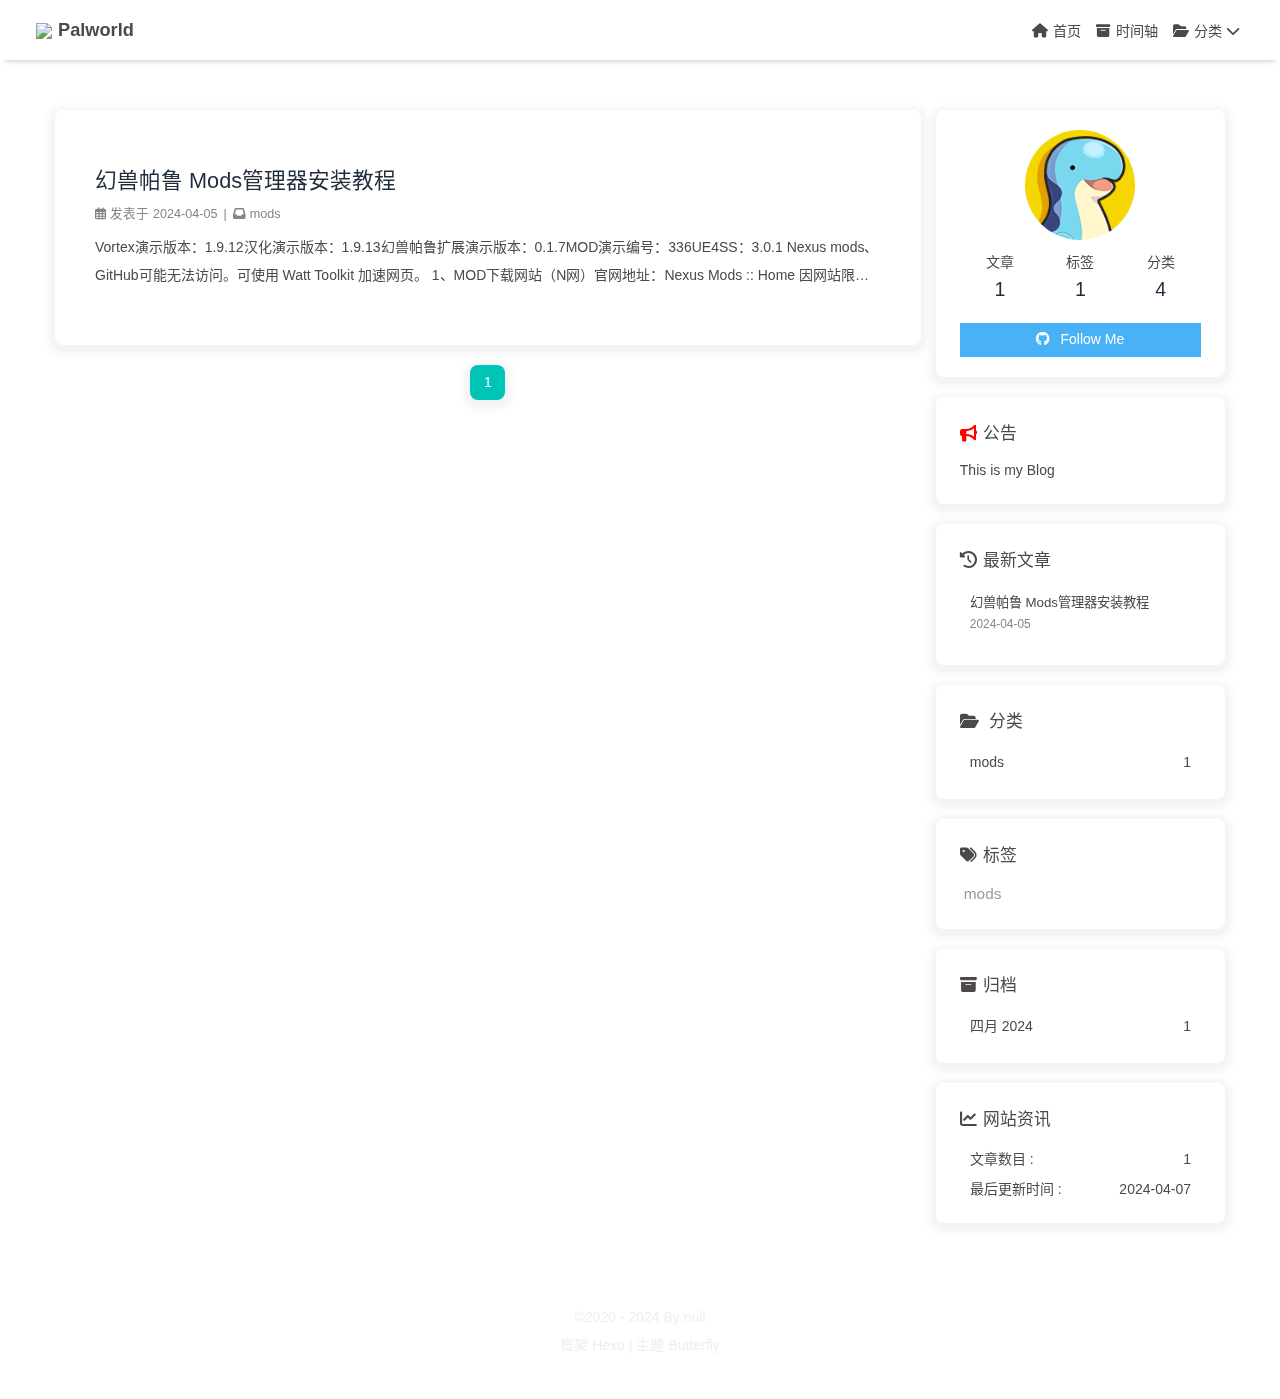
==== index.html @ 840f6ca9 "Site updated: 2024-04-07 13:30:00" ====
<!DOCTYPE html><html lang="zh-CN" data-theme="light"><head><meta charset="UTF-8"><meta http-equiv="X-UA-Compatible" content="IE=edge"><meta name="viewport" content="width=device-width, initial-scale=1.0,viewport-fit=cover"><title>Palworld - 幻兽帕鲁</title><meta name="author"><meta name="copyright"><meta name="format-detection" content="telephone=no"><meta name="theme-color" content="#ffffff"><meta property="og:type" content="website">
<meta property="og:title" content="Palworld">
<meta property="og:url" content="https://palworld.niganma.top/index.html">
<meta property="og:site_name" content="Palworld">
<meta property="og:locale" content="zh_CN">
<meta property="og:image" content="https://palworld.niganma.top/img/favicon.png">
<meta name="twitter:card" content="summary">
<meta name="twitter:image" content="https://palworld.niganma.top/img/favicon.png"><link rel="shortcut icon" href="/img/favicon.ico"><link rel="canonical" href="https://palworld.niganma.top/index.html"><link rel="preconnect" href="//cdn.jsdelivr.net"/><link rel="stylesheet" href="/css/index.css?v=4.13.0"><link rel="stylesheet" href="https://cdn.jsdelivr.net/npm/@fortawesome/fontawesome-free@6.5.1/css/all.min.css"><link rel="stylesheet" href="https://cdn.jsdelivr.net/npm/@fancyapps/ui@5.0.33/dist/fancybox/fancybox.min.css" media="print" onload="this.media='all'"><script>const GLOBAL_CONFIG = {
  root: '/',
  algolia: undefined,
  localSearch: undefined,
  translate: {"defaultEncoding":2,"translateDelay":0,"msgToTraditionalChinese":"繁","msgToSimplifiedChinese":"简"},
  noticeOutdate: undefined,
  highlight: {"plugin":"highlight.js","highlightCopy":true,"highlightLang":true,"highlightHeightLimit":false},
  copy: {
    success: '复制成功',
    error: '复制错误',
    noSupport: '浏览器不支持'
  },
  relativeDate: {
    homepage: false,
    post: false
  },
  runtime: '',
  dateSuffix: {
    just: '刚刚',
    min: '分钟前',
    hour: '小时前',
    day: '天前',
    month: '个月前'
  },
  copyright: undefined,
  lightbox: 'fancybox',
  Snackbar: undefined,
  infinitegrid: {
    js: 'https://cdn.jsdelivr.net/npm/@egjs/infinitegrid@4.11.1/dist/infinitegrid.min.js',
    buttonText: '加载更多'
  },
  isPhotoFigcaption: false,
  islazyload: false,
  isAnchor: false,
  percent: {
    toc: true,
    rightside: false,
  },
  autoDarkmode: false
}</script><script id="config-diff">var GLOBAL_CONFIG_SITE = {
  title: 'Palworld',
  isPost: false,
  isHome: true,
  isHighlightShrink: false,
  isToc: false,
  postUpdate: '2024-04-07 13:29:50'
}</script><script>(win=>{
      win.saveToLocal = {
        set: (key, value, ttl) => {
          if (ttl === 0) return
          const now = Date.now()
          const expiry = now + ttl * 86400000
          const item = {
            value,
            expiry
          }
          localStorage.setItem(key, JSON.stringify(item))
        },
      
        get: key => {
          const itemStr = localStorage.getItem(key)
      
          if (!itemStr) {
            return undefined
          }
          const item = JSON.parse(itemStr)
          const now = Date.now()
      
          if (now > item.expiry) {
            localStorage.removeItem(key)
            return undefined
          }
          return item.value
        }
      }
    
      win.getScript = (url, attr = {}) => new Promise((resolve, reject) => {
        const script = document.createElement('script')
        script.src = url
        script.async = true
        script.onerror = reject
        script.onload = script.onreadystatechange = function() {
          const loadState = this.readyState
          if (loadState && loadState !== 'loaded' && loadState !== 'complete') return
          script.onload = script.onreadystatechange = null
          resolve()
        }

        Object.keys(attr).forEach(key => {
          script.setAttribute(key, attr[key])
        })

        document.head.appendChild(script)
      })
    
      win.getCSS = (url, id = false) => new Promise((resolve, reject) => {
        const link = document.createElement('link')
        link.rel = 'stylesheet'
        link.href = url
        if (id) link.id = id
        link.onerror = reject
        link.onload = link.onreadystatechange = function() {
          const loadState = this.readyState
          if (loadState && loadState !== 'loaded' && loadState !== 'complete') return
          link.onload = link.onreadystatechange = null
          resolve()
        }
        document.head.appendChild(link)
      })
    
      win.activateDarkMode = () => {
        document.documentElement.setAttribute('data-theme', 'dark')
        if (document.querySelector('meta[name="theme-color"]') !== null) {
          document.querySelector('meta[name="theme-color"]').setAttribute('content', '#0d0d0d')
        }
      }
      win.activateLightMode = () => {
        document.documentElement.setAttribute('data-theme', 'light')
        if (document.querySelector('meta[name="theme-color"]') !== null) {
          document.querySelector('meta[name="theme-color"]').setAttribute('content', '#ffffff')
        }
      }
      const t = saveToLocal.get('theme')
    
        if (t === 'dark') activateDarkMode()
        else if (t === 'light') activateLightMode()
      
      const asideStatus = saveToLocal.get('aside-status')
      if (asideStatus !== undefined) {
        if (asideStatus === 'hide') {
          document.documentElement.classList.add('hide-aside')
        } else {
          document.documentElement.classList.remove('hide-aside')
        }
      }
    
      const detectApple = () => {
        if(/iPad|iPhone|iPod|Macintosh/.test(navigator.userAgent)){
          document.documentElement.classList.add('apple')
        }
      }
      detectApple()
    })(window)</script><meta name="generator" content="Hexo 7.1.1"></head><body><div id="loading-box"><div class="loading-left-bg"></div><div class="loading-right-bg"></div><div class="spinner-box"><div class="configure-border-1"><div class="configure-core"></div></div><div class="configure-border-2"><div class="configure-core"></div></div><div class="loading-word">加载中...</div></div></div><script>(()=>{
  const $loadingBox = document.getElementById('loading-box')
  const $body = document.body
  const preloader = {
    endLoading: () => {
      $body.style.overflow = ''
      $loadingBox.classList.add('loaded')
    },
    initLoading: () => {
      $body.style.overflow = 'hidden'
      $loadingBox.classList.remove('loaded')
    }
  }

  preloader.initLoading()
  window.addEventListener('load',() => { preloader.endLoading() })

  if (false) {
    document.addEventListener('pjax:send', () => { preloader.initLoading() })
    document.addEventListener('pjax:complete', () => { preloader.endLoading() })
  }
})()</script><div id="web_bg"></div><div id="sidebar"><div id="menu-mask"></div><div id="sidebar-menus"><div class="avatar-img is-center"><img src="/img/favicon.png" onerror="onerror=null;src='/img/friend_404.gif'" alt="avatar"/></div><div class="sidebar-site-data site-data is-center"><a href="/archives/"><div class="headline">文章</div><div class="length-num">1</div></a><a href="/tags/"><div class="headline">标签</div><div class="length-num">1</div></a><a href="/categories/"><div class="headline">分类</div><div class="length-num">4</div></a></div><hr class="custom-hr"/><div class="menus_items"><div class="menus_item"><a class="site-page" href="/"><i class="fa-fw fas fa-home"></i><span> 首页</span></a></div><div class="menus_item"><a class="site-page" href="/archives/"><i class="fa-fw fas fa-archive"></i><span> 时间轴</span></a></div><div class="menus_item"><a class="site-page group" href="javascript:void(0);"><i class="fa-fw fas fa-folder-open"></i><span> 分类</span><i class="fas fa-chevron-down"></i></a><ul class="menus_item_child"><li><a class="site-page child" href="/categories/mods/"><span> mods</span></a></li></ul></div></div></div></div><div class="page" id="body-wrap"><header class="not-top-img fixed" id="page-header"><nav id="nav"><span id="blog-info"><a href="/" title="Palworld"><img class="site-icon" src="/img/favicon.ico"/><span class="site-name">Palworld</span></a></span><div id="menus"><div class="menus_items"><div class="menus_item"><a class="site-page" href="/"><i class="fa-fw fas fa-home"></i><span> 首页</span></a></div><div class="menus_item"><a class="site-page" href="/archives/"><i class="fa-fw fas fa-archive"></i><span> 时间轴</span></a></div><div class="menus_item"><a class="site-page group" href="javascript:void(0);"><i class="fa-fw fas fa-folder-open"></i><span> 分类</span><i class="fas fa-chevron-down"></i></a><ul class="menus_item_child"><li><a class="site-page child" href="/categories/mods/"><span> mods</span></a></li></ul></div></div><div id="toggle-menu"><a class="site-page" href="javascript:void(0);"><i class="fas fa-bars fa-fw"></i></a></div></div></nav></header><main class="layout" id="content-inner"><div class="recent-posts" id="recent-posts"><div class="recent-post-item"><div class="recent-post-info no-cover"><a class="article-title" href="/2024/04/d8985c776521/" title="幻兽帕鲁 Mods管理器安装教程">幻兽帕鲁 Mods管理器安装教程</a><div class="article-meta-wrap"><span class="post-meta-date"><i class="far fa-calendar-alt"></i><span class="article-meta-label">发表于</span><time datetime="2024-04-05T03:26:48.000Z" title="发表于 2024-04-05 11:26:48">2024-04-05</time></span><span class="article-meta"><span class="article-meta-separator">|</span><i class="fas fa-inbox"></i><a class="article-meta__categories" href="/categories/mods/">mods</a></span></div><div class="content">Vortex演示版本：1.9.12汉化演示版本：1.9.13幻兽帕鲁扩展演示版本：0.1.7MOD演示编号：336UE4SS：3.0.1

Nexus mods、GitHub可能无法访问。可使用 Watt Toolkit 加速网页。

1、MOD下载网站（N网）官网地址：Nexus Mods :: Home

因网站限制，必须登录才能下载文件。

2、Vortex MOD管理器安装教程
方便后续安装更多MOD和管理MOD。

1.下载Vortex下载地址：Vortex Mod Manager
登录地址：Nexus Mods - Users
注册地址：Nexus Mods - Users
如不常下载或不想使用自己的邮箱，可使用 Temp Mail - 临时邮件 或其他匿名邮箱。

点击 Download the latest version now 。

点击右下角 MANUAL 。

点击 DOWNLOAD ，前置可以不必理会，缺失会自动下载补齐。

点击 SLOW DOWNLOAD ，等待五秒后会自动下载。下载完成后安装Vortex，安装过程不再赘述。
2.汉化Vortex下载地址： ...</div></div></div><nav id="pagination"><div class="pagination"><span class="page-number current">1</span></div></nav></div><div class="aside-content" id="aside-content"><div class="card-widget card-info"><div class="is-center"><div class="avatar-img"><img src="/img/favicon.png" onerror="this.onerror=null;this.src='/img/friend_404.gif'" alt="avatar"/></div><div class="author-info__name"></div><div class="author-info__description"></div></div><div class="card-info-data site-data is-center"><a href="/archives/"><div class="headline">文章</div><div class="length-num">1</div></a><a href="/tags/"><div class="headline">标签</div><div class="length-num">1</div></a><a href="/categories/"><div class="headline">分类</div><div class="length-num">4</div></a></div><a id="card-info-btn" target="_blank" rel="noopener" href="https://github.com/xxxxxx"><i class="fab fa-github"></i><span>Follow Me</span></a></div><div class="card-widget card-announcement"><div class="item-headline"><i class="fas fa-bullhorn fa-shake"></i><span>公告</span></div><div class="announcement_content">This is my Blog</div></div><div class="sticky_layout"><div class="card-widget card-recent-post"><div class="item-headline"><i class="fas fa-history"></i><span>最新文章</span></div><div class="aside-list"><div class="aside-list-item no-cover"><div class="content"><a class="title" href="/2024/04/d8985c776521/" title="幻兽帕鲁 Mods管理器安装教程">幻兽帕鲁 Mods管理器安装教程</a><time datetime="2024-04-05T03:26:48.000Z" title="发表于 2024-04-05 11:26:48">2024-04-05</time></div></div></div></div><div class="card-widget card-categories"><div class="item-headline">
            <i class="fas fa-folder-open"></i>
            <span>分类</span>
            
            </div>
            <ul class="card-category-list" id="aside-cat-list">
            <li class="card-category-list-item "><a class="card-category-list-link" href="/categories/mods/"><span class="card-category-list-name">mods</span><span class="card-category-list-count">1</span></a></li>
            </ul></div><div class="card-widget card-tags"><div class="item-headline"><i class="fas fa-tags"></i><span>标签</span></div><div class="card-tag-cloud"><a href="/tags/mods/" style="font-size: 1.1em; color: #999">mods</a></div></div><div class="card-widget card-archives"><div class="item-headline"><i class="fas fa-archive"></i><span>归档</span></div><ul class="card-archive-list"><li class="card-archive-list-item"><a class="card-archive-list-link" href="/archives/2024/04/"><span class="card-archive-list-date">四月 2024</span><span class="card-archive-list-count">1</span></a></li></ul></div><div class="card-widget card-webinfo"><div class="item-headline"><i class="fas fa-chart-line"></i><span>网站资讯</span></div><div class="webinfo"><div class="webinfo-item"><div class="item-name">文章数目 :</div><div class="item-count">1</div></div><div class="webinfo-item"><div class="item-name">最后更新时间 :</div><div class="item-count" id="last-push-date" data-lastPushDate="2024-04-07T05:29:50.861Z"><i class="fa-solid fa-spinner fa-spin"></i></div></div></div></div></div></div></main><footer id="footer" style="background: transparent"><div id="footer-wrap"><div class="copyright">&copy;2020 - 2024 By null</div><div class="framework-info"><span>框架 </span><a target="_blank" rel="noopener" href="https://hexo.io">Hexo</a><span class="footer-separator">|</span><span>主题 </span><a target="_blank" rel="noopener" href="https://github.com/jerryc127/hexo-theme-butterfly">Butterfly</a></div></div></footer></div><div id="rightside"><div id="rightside-config-hide"><button id="translateLink" type="button" title="简繁转换">简</button><button id="darkmode" type="button" title="浅色和深色模式转换"><i class="fas fa-adjust"></i></button><button id="hide-aside-btn" type="button" title="单栏和双栏切换"><i class="fas fa-arrows-alt-h"></i></button></div><div id="rightside-config-show"><button id="rightside-config" type="button" title="设置"><i class="fas fa-cog fa-spin"></i></button><button id="go-up" type="button" title="回到顶部"><span class="scroll-percent"></span><i class="fas fa-arrow-up"></i></button></div></div><div><script src="/js/utils.js?v=4.13.0"></script><script src="/js/main.js?v=4.13.0"></script><script src="/js/tw_cn.js?v=4.13.0"></script><script src="https://cdn.jsdelivr.net/npm/@fancyapps/ui@5.0.33/dist/fancybox/fancybox.umd.min.js"></script><div class="js-pjax"></div></div></body></html>
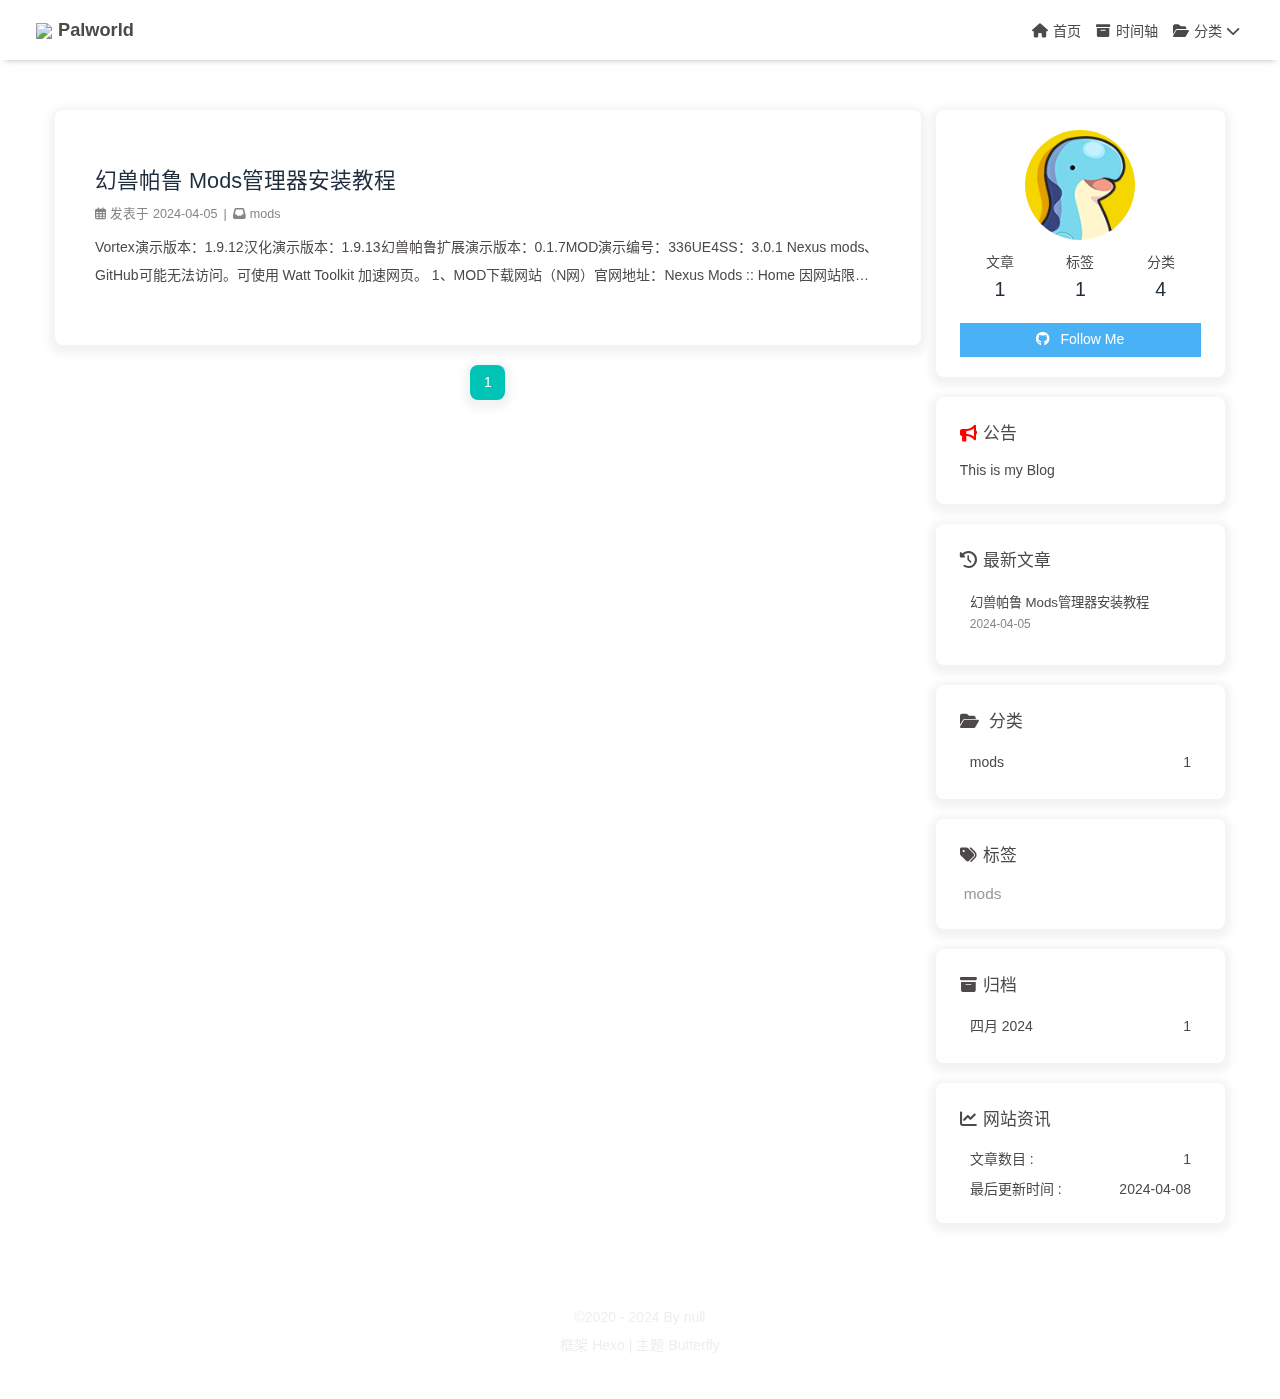
==== commit e4b93d41: "Site updated: 2024-04-08 22:26:53" ====
--- a/index.html
+++ b/index.html
@@ -50,7 +50,7 @@
   isHome: true,
   isHighlightShrink: false,
   isToc: false,
-  postUpdate: '2024-04-07 13:29:50'
+  postUpdate: '2024-04-08 22:26:33'
 }</script><script>(win=>{
       win.saveToLocal = {
         set: (key, value, ttl) => {
@@ -198,4 +198,4 @@
             </div>
             <ul class="card-category-list" id="aside-cat-list">
             <li class="card-category-list-item "><a class="card-category-list-link" href="/categories/mods/"><span class="card-category-list-name">mods</span><span class="card-category-list-count">1</span></a></li>
-            </ul></div><div class="card-widget card-tags"><div class="item-headline"><i class="fas fa-tags"></i><span>标签</span></div><div class="card-tag-cloud"><a href="/tags/mods/" style="font-size: 1.1em; color: #999">mods</a></div></div><div class="card-widget card-archives"><div class="item-headline"><i class="fas fa-archive"></i><span>归档</span></div><ul class="card-archive-list"><li class="card-archive-list-item"><a class="card-archive-list-link" href="/archives/2024/04/"><span class="card-archive-list-date">四月 2024</span><span class="card-archive-list-count">1</span></a></li></ul></div><div class="card-widget card-webinfo"><div class="item-headline"><i class="fas fa-chart-line"></i><span>网站资讯</span></div><div class="webinfo"><div class="webinfo-item"><div class="item-name">文章数目 :</div><div class="item-count">1</div></div><div class="webinfo-item"><div class="item-name">最后更新时间 :</div><div class="item-count" id="last-push-date" data-lastPushDate="2024-04-07T05:29:50.861Z"><i class="fa-solid fa-spinner fa-spin"></i></div></div></div></div></div></div></main><footer id="footer" style="background: transparent"><div id="footer-wrap"><div class="copyright">&copy;2020 - 2024 By null</div><div class="framework-info"><span>框架 </span><a target="_blank" rel="noopener" href="https://hexo.io">Hexo</a><span class="footer-separator">|</span><span>主题 </span><a target="_blank" rel="noopener" href="https://github.com/jerryc127/hexo-theme-butterfly">Butterfly</a></div></div></footer></div><div id="rightside"><div id="rightside-config-hide"><button id="translateLink" type="button" title="简繁转换">简</button><button id="darkmode" type="button" title="浅色和深色模式转换"><i class="fas fa-adjust"></i></button><button id="hide-aside-btn" type="button" title="单栏和双栏切换"><i class="fas fa-arrows-alt-h"></i></button></div><div id="rightside-config-show"><button id="rightside-config" type="button" title="设置"><i class="fas fa-cog fa-spin"></i></button><button id="go-up" type="button" title="回到顶部"><span class="scroll-percent"></span><i class="fas fa-arrow-up"></i></button></div></div><div><script src="/js/utils.js?v=4.13.0"></script><script src="/js/main.js?v=4.13.0"></script><script src="/js/tw_cn.js?v=4.13.0"></script><script src="https://cdn.jsdelivr.net/npm/@fancyapps/ui@5.0.33/dist/fancybox/fancybox.umd.min.js"></script><div class="js-pjax"></div></div></body></html>+            </ul></div><div class="card-widget card-tags"><div class="item-headline"><i class="fas fa-tags"></i><span>标签</span></div><div class="card-tag-cloud"><a href="/tags/mods/" style="font-size: 1.1em; color: #999">mods</a></div></div><div class="card-widget card-archives"><div class="item-headline"><i class="fas fa-archive"></i><span>归档</span></div><ul class="card-archive-list"><li class="card-archive-list-item"><a class="card-archive-list-link" href="/archives/2024/04/"><span class="card-archive-list-date">四月 2024</span><span class="card-archive-list-count">1</span></a></li></ul></div><div class="card-widget card-webinfo"><div class="item-headline"><i class="fas fa-chart-line"></i><span>网站资讯</span></div><div class="webinfo"><div class="webinfo-item"><div class="item-name">文章数目 :</div><div class="item-count">1</div></div><div class="webinfo-item"><div class="item-name">最后更新时间 :</div><div class="item-count" id="last-push-date" data-lastPushDate="2024-04-08T14:26:33.033Z"><i class="fa-solid fa-spinner fa-spin"></i></div></div></div></div></div></div></main><footer id="footer" style="background: transparent"><div id="footer-wrap"><div class="copyright">&copy;2020 - 2024 By null</div><div class="framework-info"><span>框架 </span><a target="_blank" rel="noopener" href="https://hexo.io">Hexo</a><span class="footer-separator">|</span><span>主题 </span><a target="_blank" rel="noopener" href="https://github.com/jerryc127/hexo-theme-butterfly">Butterfly</a></div></div></footer></div><div id="rightside"><div id="rightside-config-hide"><button id="translateLink" type="button" title="简繁转换">简</button><button id="darkmode" type="button" title="浅色和深色模式转换"><i class="fas fa-adjust"></i></button><button id="hide-aside-btn" type="button" title="单栏和双栏切换"><i class="fas fa-arrows-alt-h"></i></button></div><div id="rightside-config-show"><button id="rightside-config" type="button" title="设置"><i class="fas fa-cog fa-spin"></i></button><button id="go-up" type="button" title="回到顶部"><span class="scroll-percent"></span><i class="fas fa-arrow-up"></i></button></div></div><div><script src="/js/utils.js?v=4.13.0"></script><script src="/js/main.js?v=4.13.0"></script><script src="/js/tw_cn.js?v=4.13.0"></script><script src="https://cdn.jsdelivr.net/npm/@fancyapps/ui@5.0.33/dist/fancybox/fancybox.umd.min.js"></script><div class="js-pjax"></div></div></body></html>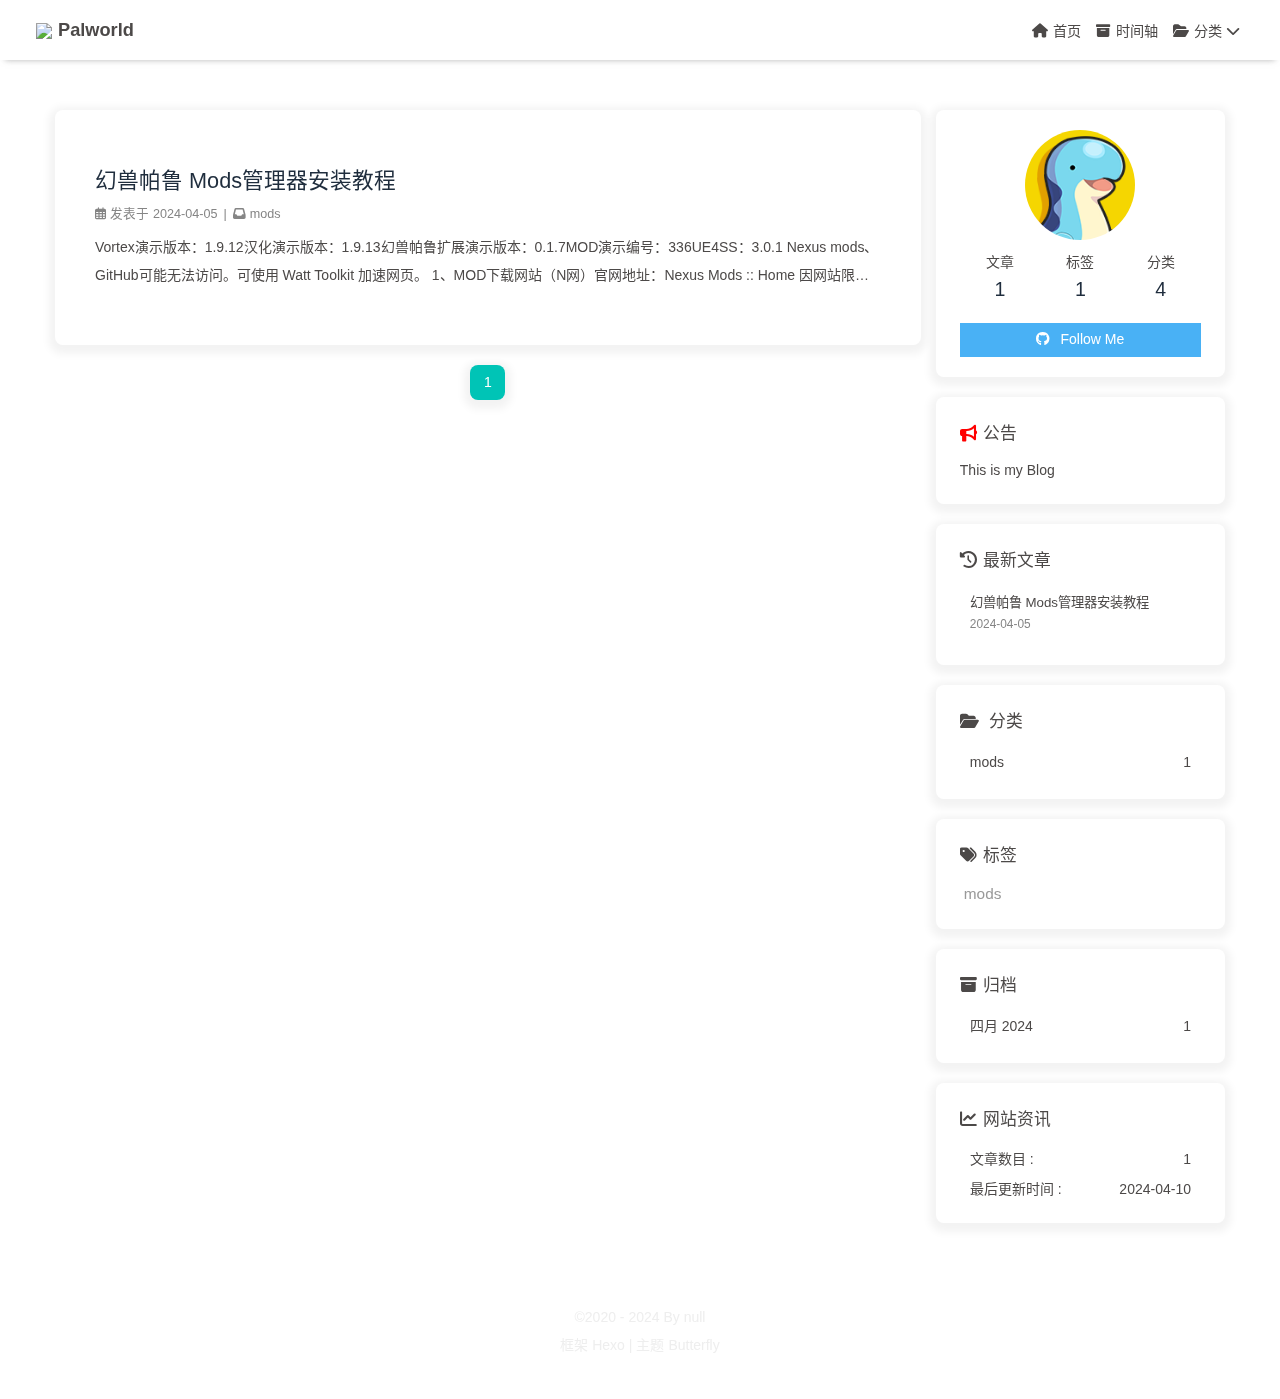
==== commit 9c38d6df: "Site updated: 2024-04-10 14:23:30" ====
--- a/index.html
+++ b/index.html
@@ -50,7 +50,7 @@
   isHome: true,
   isHighlightShrink: false,
   isToc: false,
-  postUpdate: '2024-04-08 22:26:33'
+  postUpdate: '2024-04-10 14:23:25'
 }</script><script>(win=>{
       win.saveToLocal = {
         set: (key, value, ttl) => {
@@ -198,4 +198,4 @@
             </div>
             <ul class="card-category-list" id="aside-cat-list">
             <li class="card-category-list-item "><a class="card-category-list-link" href="/categories/mods/"><span class="card-category-list-name">mods</span><span class="card-category-list-count">1</span></a></li>
-            </ul></div><div class="card-widget card-tags"><div class="item-headline"><i class="fas fa-tags"></i><span>标签</span></div><div class="card-tag-cloud"><a href="/tags/mods/" style="font-size: 1.1em; color: #999">mods</a></div></div><div class="card-widget card-archives"><div class="item-headline"><i class="fas fa-archive"></i><span>归档</span></div><ul class="card-archive-list"><li class="card-archive-list-item"><a class="card-archive-list-link" href="/archives/2024/04/"><span class="card-archive-list-date">四月 2024</span><span class="card-archive-list-count">1</span></a></li></ul></div><div class="card-widget card-webinfo"><div class="item-headline"><i class="fas fa-chart-line"></i><span>网站资讯</span></div><div class="webinfo"><div class="webinfo-item"><div class="item-name">文章数目 :</div><div class="item-count">1</div></div><div class="webinfo-item"><div class="item-name">最后更新时间 :</div><div class="item-count" id="last-push-date" data-lastPushDate="2024-04-08T14:26:33.033Z"><i class="fa-solid fa-spinner fa-spin"></i></div></div></div></div></div></div></main><footer id="footer" style="background: transparent"><div id="footer-wrap"><div class="copyright">&copy;2020 - 2024 By null</div><div class="framework-info"><span>框架 </span><a target="_blank" rel="noopener" href="https://hexo.io">Hexo</a><span class="footer-separator">|</span><span>主题 </span><a target="_blank" rel="noopener" href="https://github.com/jerryc127/hexo-theme-butterfly">Butterfly</a></div></div></footer></div><div id="rightside"><div id="rightside-config-hide"><button id="translateLink" type="button" title="简繁转换">简</button><button id="darkmode" type="button" title="浅色和深色模式转换"><i class="fas fa-adjust"></i></button><button id="hide-aside-btn" type="button" title="单栏和双栏切换"><i class="fas fa-arrows-alt-h"></i></button></div><div id="rightside-config-show"><button id="rightside-config" type="button" title="设置"><i class="fas fa-cog fa-spin"></i></button><button id="go-up" type="button" title="回到顶部"><span class="scroll-percent"></span><i class="fas fa-arrow-up"></i></button></div></div><div><script src="/js/utils.js?v=4.13.0"></script><script src="/js/main.js?v=4.13.0"></script><script src="/js/tw_cn.js?v=4.13.0"></script><script src="https://cdn.jsdelivr.net/npm/@fancyapps/ui@5.0.33/dist/fancybox/fancybox.umd.min.js"></script><div class="js-pjax"></div></div></body></html>+            </ul></div><div class="card-widget card-tags"><div class="item-headline"><i class="fas fa-tags"></i><span>标签</span></div><div class="card-tag-cloud"><a href="/tags/mods/" style="font-size: 1.1em; color: #999">mods</a></div></div><div class="card-widget card-archives"><div class="item-headline"><i class="fas fa-archive"></i><span>归档</span></div><ul class="card-archive-list"><li class="card-archive-list-item"><a class="card-archive-list-link" href="/archives/2024/04/"><span class="card-archive-list-date">四月 2024</span><span class="card-archive-list-count">1</span></a></li></ul></div><div class="card-widget card-webinfo"><div class="item-headline"><i class="fas fa-chart-line"></i><span>网站资讯</span></div><div class="webinfo"><div class="webinfo-item"><div class="item-name">文章数目 :</div><div class="item-count">1</div></div><div class="webinfo-item"><div class="item-name">最后更新时间 :</div><div class="item-count" id="last-push-date" data-lastPushDate="2024-04-10T06:23:25.060Z"><i class="fa-solid fa-spinner fa-spin"></i></div></div></div></div></div></div></main><footer id="footer" style="background: transparent"><div id="footer-wrap"><div class="copyright">&copy;2020 - 2024 By null</div><div class="framework-info"><span>框架 </span><a target="_blank" rel="noopener" href="https://hexo.io">Hexo</a><span class="footer-separator">|</span><span>主题 </span><a target="_blank" rel="noopener" href="https://github.com/jerryc127/hexo-theme-butterfly">Butterfly</a></div></div></footer></div><div id="rightside"><div id="rightside-config-hide"><button id="translateLink" type="button" title="简繁转换">简</button><button id="darkmode" type="button" title="浅色和深色模式转换"><i class="fas fa-adjust"></i></button><button id="hide-aside-btn" type="button" title="单栏和双栏切换"><i class="fas fa-arrows-alt-h"></i></button></div><div id="rightside-config-show"><button id="rightside-config" type="button" title="设置"><i class="fas fa-cog fa-spin"></i></button><button id="go-up" type="button" title="回到顶部"><span class="scroll-percent"></span><i class="fas fa-arrow-up"></i></button></div></div><div><script src="/js/utils.js?v=4.13.0"></script><script src="/js/main.js?v=4.13.0"></script><script src="/js/tw_cn.js?v=4.13.0"></script><script src="https://cdn.jsdelivr.net/npm/@fancyapps/ui@5.0.33/dist/fancybox/fancybox.umd.min.js"></script><div class="js-pjax"></div></div></body></html>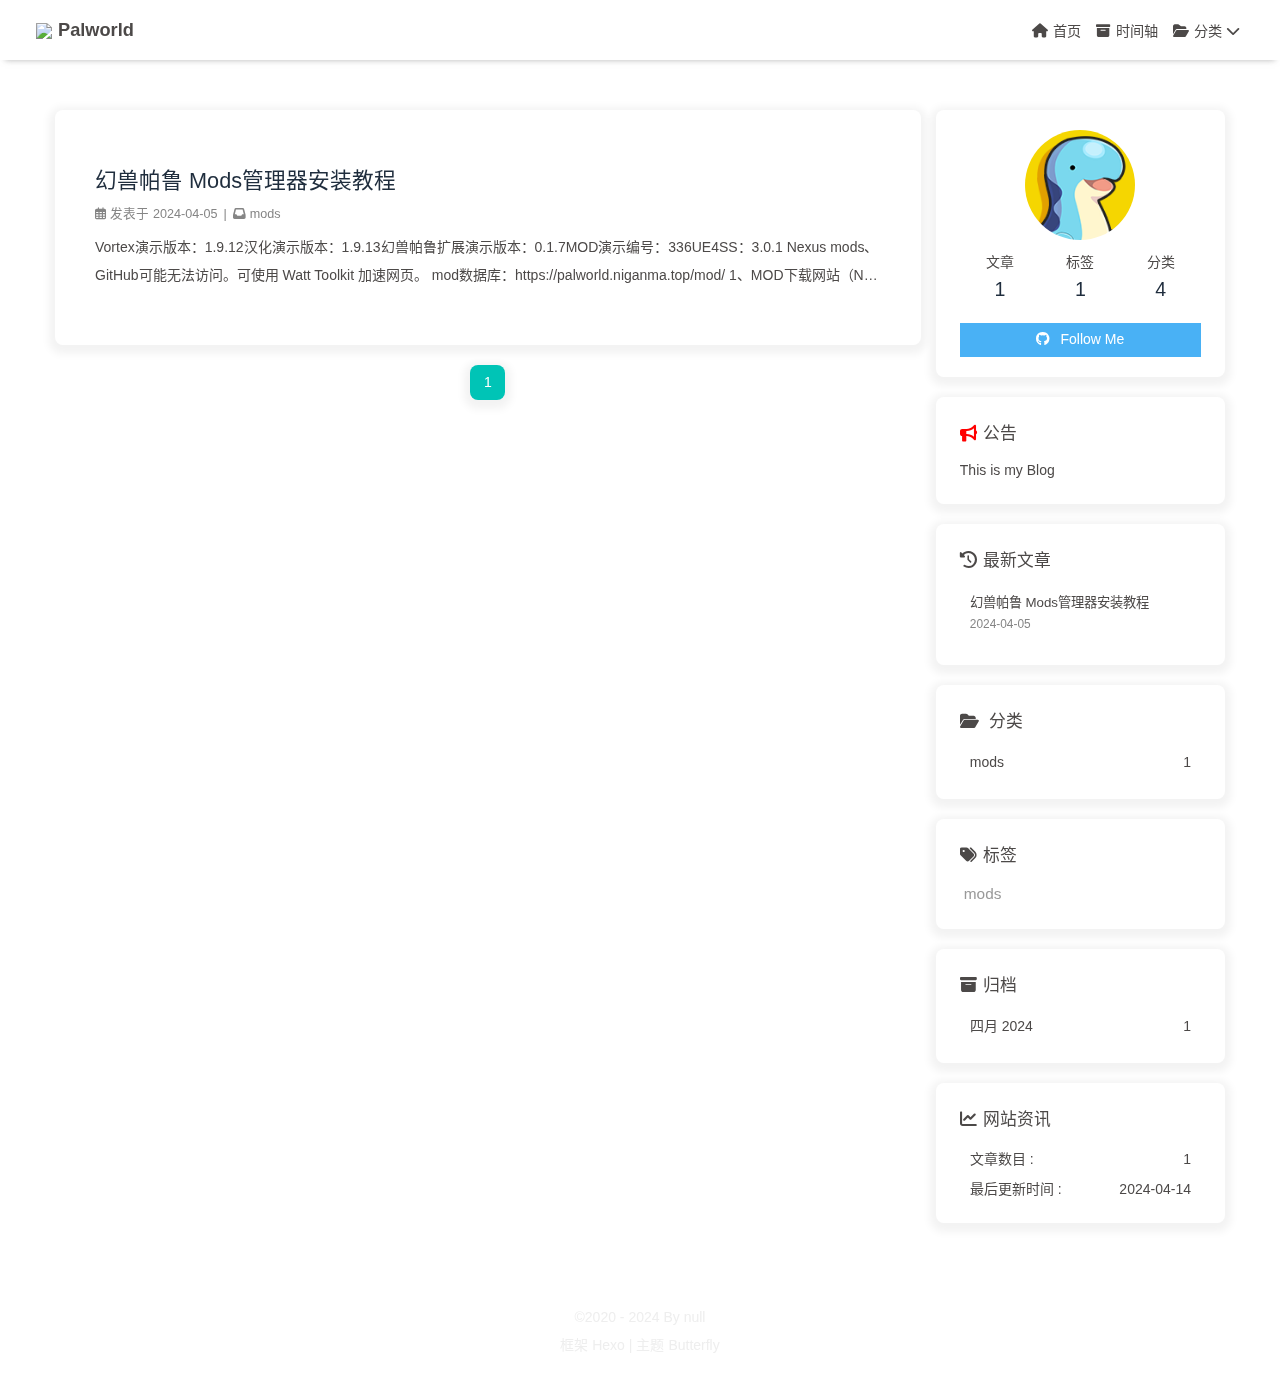
==== commit f51af491: "Site updated: 2024-04-14 11:15:25" ====
--- a/index.html
+++ b/index.html
@@ -50,7 +50,7 @@
   isHome: true,
   isHighlightShrink: false,
   isToc: false,
-  postUpdate: '2024-04-10 14:23:25'
+  postUpdate: '2024-04-14 11:15:20'
 }</script><script>(win=>{
       win.saveToLocal = {
         set: (key, value, ttl) => {
@@ -171,6 +171,7 @@
 })()</script><div id="web_bg"></div><div id="sidebar"><div id="menu-mask"></div><div id="sidebar-menus"><div class="avatar-img is-center"><img src="/img/favicon.png" onerror="onerror=null;src='/img/friend_404.gif'" alt="avatar"/></div><div class="sidebar-site-data site-data is-center"><a href="/archives/"><div class="headline">文章</div><div class="length-num">1</div></a><a href="/tags/"><div class="headline">标签</div><div class="length-num">1</div></a><a href="/categories/"><div class="headline">分类</div><div class="length-num">4</div></a></div><hr class="custom-hr"/><div class="menus_items"><div class="menus_item"><a class="site-page" href="/"><i class="fa-fw fas fa-home"></i><span> 首页</span></a></div><div class="menus_item"><a class="site-page" href="/archives/"><i class="fa-fw fas fa-archive"></i><span> 时间轴</span></a></div><div class="menus_item"><a class="site-page group" href="javascript:void(0);"><i class="fa-fw fas fa-folder-open"></i><span> 分类</span><i class="fas fa-chevron-down"></i></a><ul class="menus_item_child"><li><a class="site-page child" href="/categories/mods/"><span> mods</span></a></li></ul></div></div></div></div><div class="page" id="body-wrap"><header class="not-top-img fixed" id="page-header"><nav id="nav"><span id="blog-info"><a href="/" title="Palworld"><img class="site-icon" src="/img/favicon.ico"/><span class="site-name">Palworld</span></a></span><div id="menus"><div class="menus_items"><div class="menus_item"><a class="site-page" href="/"><i class="fa-fw fas fa-home"></i><span> 首页</span></a></div><div class="menus_item"><a class="site-page" href="/archives/"><i class="fa-fw fas fa-archive"></i><span> 时间轴</span></a></div><div class="menus_item"><a class="site-page group" href="javascript:void(0);"><i class="fa-fw fas fa-folder-open"></i><span> 分类</span><i class="fas fa-chevron-down"></i></a><ul class="menus_item_child"><li><a class="site-page child" href="/categories/mods/"><span> mods</span></a></li></ul></div></div><div id="toggle-menu"><a class="site-page" href="javascript:void(0);"><i class="fas fa-bars fa-fw"></i></a></div></div></nav></header><main class="layout" id="content-inner"><div class="recent-posts" id="recent-posts"><div class="recent-post-item"><div class="recent-post-info no-cover"><a class="article-title" href="/2024/04/d8985c776521/" title="幻兽帕鲁 Mods管理器安装教程">幻兽帕鲁 Mods管理器安装教程</a><div class="article-meta-wrap"><span class="post-meta-date"><i class="far fa-calendar-alt"></i><span class="article-meta-label">发表于</span><time datetime="2024-04-05T03:26:48.000Z" title="发表于 2024-04-05 11:26:48">2024-04-05</time></span><span class="article-meta"><span class="article-meta-separator">|</span><i class="fas fa-inbox"></i><a class="article-meta__categories" href="/categories/mods/">mods</a></span></div><div class="content">Vortex演示版本：1.9.12汉化演示版本：1.9.13幻兽帕鲁扩展演示版本：0.1.7MOD演示编号：336UE4SS：3.0.1
 
 Nexus mods、GitHub可能无法访问。可使用 Watt Toolkit 加速网页。
+mod数据库：https://palworld.niganma.top/mod/
 
 1、MOD下载网站（N网）官网地址：Nexus Mods :: Home
 
@@ -190,12 +191,11 @@
 
 点击 DOWNLOAD ，前置可以不必理会，缺失会自动下载补齐。
 
-点击 SLOW DOWNLOAD ，等待五秒后会自动下载。下载完成后安装Vortex，安装过程不再赘述。
-2.汉化Vortex下载地址： ...</div></div></div><nav id="pagination"><div class="pagination"><span class="page-number current">1</span></div></nav></div><div class="aside-content" id="aside-content"><div class="card-widget card-info"><div class="is-center"><div class="avatar-img"><img src="/img/favicon.png" onerror="this.onerror=null;this.src='/img/friend_404.gif'" alt="avatar"/></div><div class="author-info__name"></div><div class="author-info__description"></div></div><div class="card-info-data site-data is-center"><a href="/archives/"><div class="headline">文章</div><div class="length-num">1</div></a><a href="/tags/"><div class="headline">标签</div><div class="length-num">1</div></a><a href="/categories/"><div class="headline">分类</div><div class="length-num">4</div></a></div><a id="card-info-btn" target="_blank" rel="noopener" href="https://github.com/xxxxxx"><i class="fab fa-github"></i><span>Follow Me</span></a></div><div class="card-widget card-announcement"><div class="item-headline"><i class="fas fa-bullhorn fa-shake"></i><span>公告</span></div><div class="announcement_content">This is my Blog</div></div><div class="sticky_layout"><div class="card-widget card-recent-post"><div class="item-headline"><i class="fas fa-history"></i><span>最新文章</span></div><div class="aside-list"><div class="aside-list-item no-cover"><div class="content"><a class="title" href="/2024/04/d8985c776521/" title="幻兽帕鲁 Mods管理器安装教程">幻兽帕鲁 Mods管理器安装教程</a><time datetime="2024-04-05T03:26:48.000Z" title="发表于 2024-04-05 11:26:48">2024-04-05</time></div></div></div></div><div class="card-widget card-categories"><div class="item-headline">
+点击 SLOW DOWNLOAD ，等待五秒后会自动下 ...</div></div></div><nav id="pagination"><div class="pagination"><span class="page-number current">1</span></div></nav></div><div class="aside-content" id="aside-content"><div class="card-widget card-info"><div class="is-center"><div class="avatar-img"><img src="/img/favicon.png" onerror="this.onerror=null;this.src='/img/friend_404.gif'" alt="avatar"/></div><div class="author-info__name"></div><div class="author-info__description"></div></div><div class="card-info-data site-data is-center"><a href="/archives/"><div class="headline">文章</div><div class="length-num">1</div></a><a href="/tags/"><div class="headline">标签</div><div class="length-num">1</div></a><a href="/categories/"><div class="headline">分类</div><div class="length-num">4</div></a></div><a id="card-info-btn" target="_blank" rel="noopener" href="https://github.com/xxxxxx"><i class="fab fa-github"></i><span>Follow Me</span></a></div><div class="card-widget card-announcement"><div class="item-headline"><i class="fas fa-bullhorn fa-shake"></i><span>公告</span></div><div class="announcement_content">This is my Blog</div></div><div class="sticky_layout"><div class="card-widget card-recent-post"><div class="item-headline"><i class="fas fa-history"></i><span>最新文章</span></div><div class="aside-list"><div class="aside-list-item no-cover"><div class="content"><a class="title" href="/2024/04/d8985c776521/" title="幻兽帕鲁 Mods管理器安装教程">幻兽帕鲁 Mods管理器安装教程</a><time datetime="2024-04-05T03:26:48.000Z" title="发表于 2024-04-05 11:26:48">2024-04-05</time></div></div></div></div><div class="card-widget card-categories"><div class="item-headline">
             <i class="fas fa-folder-open"></i>
             <span>分类</span>
             
             </div>
             <ul class="card-category-list" id="aside-cat-list">
             <li class="card-category-list-item "><a class="card-category-list-link" href="/categories/mods/"><span class="card-category-list-name">mods</span><span class="card-category-list-count">1</span></a></li>
-            </ul></div><div class="card-widget card-tags"><div class="item-headline"><i class="fas fa-tags"></i><span>标签</span></div><div class="card-tag-cloud"><a href="/tags/mods/" style="font-size: 1.1em; color: #999">mods</a></div></div><div class="card-widget card-archives"><div class="item-headline"><i class="fas fa-archive"></i><span>归档</span></div><ul class="card-archive-list"><li class="card-archive-list-item"><a class="card-archive-list-link" href="/archives/2024/04/"><span class="card-archive-list-date">四月 2024</span><span class="card-archive-list-count">1</span></a></li></ul></div><div class="card-widget card-webinfo"><div class="item-headline"><i class="fas fa-chart-line"></i><span>网站资讯</span></div><div class="webinfo"><div class="webinfo-item"><div class="item-name">文章数目 :</div><div class="item-count">1</div></div><div class="webinfo-item"><div class="item-name">最后更新时间 :</div><div class="item-count" id="last-push-date" data-lastPushDate="2024-04-10T06:23:25.060Z"><i class="fa-solid fa-spinner fa-spin"></i></div></div></div></div></div></div></main><footer id="footer" style="background: transparent"><div id="footer-wrap"><div class="copyright">&copy;2020 - 2024 By null</div><div class="framework-info"><span>框架 </span><a target="_blank" rel="noopener" href="https://hexo.io">Hexo</a><span class="footer-separator">|</span><span>主题 </span><a target="_blank" rel="noopener" href="https://github.com/jerryc127/hexo-theme-butterfly">Butterfly</a></div></div></footer></div><div id="rightside"><div id="rightside-config-hide"><button id="translateLink" type="button" title="简繁转换">简</button><button id="darkmode" type="button" title="浅色和深色模式转换"><i class="fas fa-adjust"></i></button><button id="hide-aside-btn" type="button" title="单栏和双栏切换"><i class="fas fa-arrows-alt-h"></i></button></div><div id="rightside-config-show"><button id="rightside-config" type="button" title="设置"><i class="fas fa-cog fa-spin"></i></button><button id="go-up" type="button" title="回到顶部"><span class="scroll-percent"></span><i class="fas fa-arrow-up"></i></button></div></div><div><script src="/js/utils.js?v=4.13.0"></script><script src="/js/main.js?v=4.13.0"></script><script src="/js/tw_cn.js?v=4.13.0"></script><script src="https://cdn.jsdelivr.net/npm/@fancyapps/ui@5.0.33/dist/fancybox/fancybox.umd.min.js"></script><div class="js-pjax"></div></div></body></html>+            </ul></div><div class="card-widget card-tags"><div class="item-headline"><i class="fas fa-tags"></i><span>标签</span></div><div class="card-tag-cloud"><a href="/tags/mods/" style="font-size: 1.1em; color: #999">mods</a></div></div><div class="card-widget card-archives"><div class="item-headline"><i class="fas fa-archive"></i><span>归档</span></div><ul class="card-archive-list"><li class="card-archive-list-item"><a class="card-archive-list-link" href="/archives/2024/04/"><span class="card-archive-list-date">四月 2024</span><span class="card-archive-list-count">1</span></a></li></ul></div><div class="card-widget card-webinfo"><div class="item-headline"><i class="fas fa-chart-line"></i><span>网站资讯</span></div><div class="webinfo"><div class="webinfo-item"><div class="item-name">文章数目 :</div><div class="item-count">1</div></div><div class="webinfo-item"><div class="item-name">最后更新时间 :</div><div class="item-count" id="last-push-date" data-lastPushDate="2024-04-14T03:15:20.600Z"><i class="fa-solid fa-spinner fa-spin"></i></div></div></div></div></div></div></main><footer id="footer" style="background: transparent"><div id="footer-wrap"><div class="copyright">&copy;2020 - 2024 By null</div><div class="framework-info"><span>框架 </span><a target="_blank" rel="noopener" href="https://hexo.io">Hexo</a><span class="footer-separator">|</span><span>主题 </span><a target="_blank" rel="noopener" href="https://github.com/jerryc127/hexo-theme-butterfly">Butterfly</a></div></div></footer></div><div id="rightside"><div id="rightside-config-hide"><button id="translateLink" type="button" title="简繁转换">简</button><button id="darkmode" type="button" title="浅色和深色模式转换"><i class="fas fa-adjust"></i></button><button id="hide-aside-btn" type="button" title="单栏和双栏切换"><i class="fas fa-arrows-alt-h"></i></button></div><div id="rightside-config-show"><button id="rightside-config" type="button" title="设置"><i class="fas fa-cog fa-spin"></i></button><button id="go-up" type="button" title="回到顶部"><span class="scroll-percent"></span><i class="fas fa-arrow-up"></i></button></div></div><div><script src="/js/utils.js?v=4.13.0"></script><script src="/js/main.js?v=4.13.0"></script><script src="/js/tw_cn.js?v=4.13.0"></script><script src="https://cdn.jsdelivr.net/npm/@fancyapps/ui@5.0.33/dist/fancybox/fancybox.umd.min.js"></script><div class="js-pjax"></div></div></body></html>